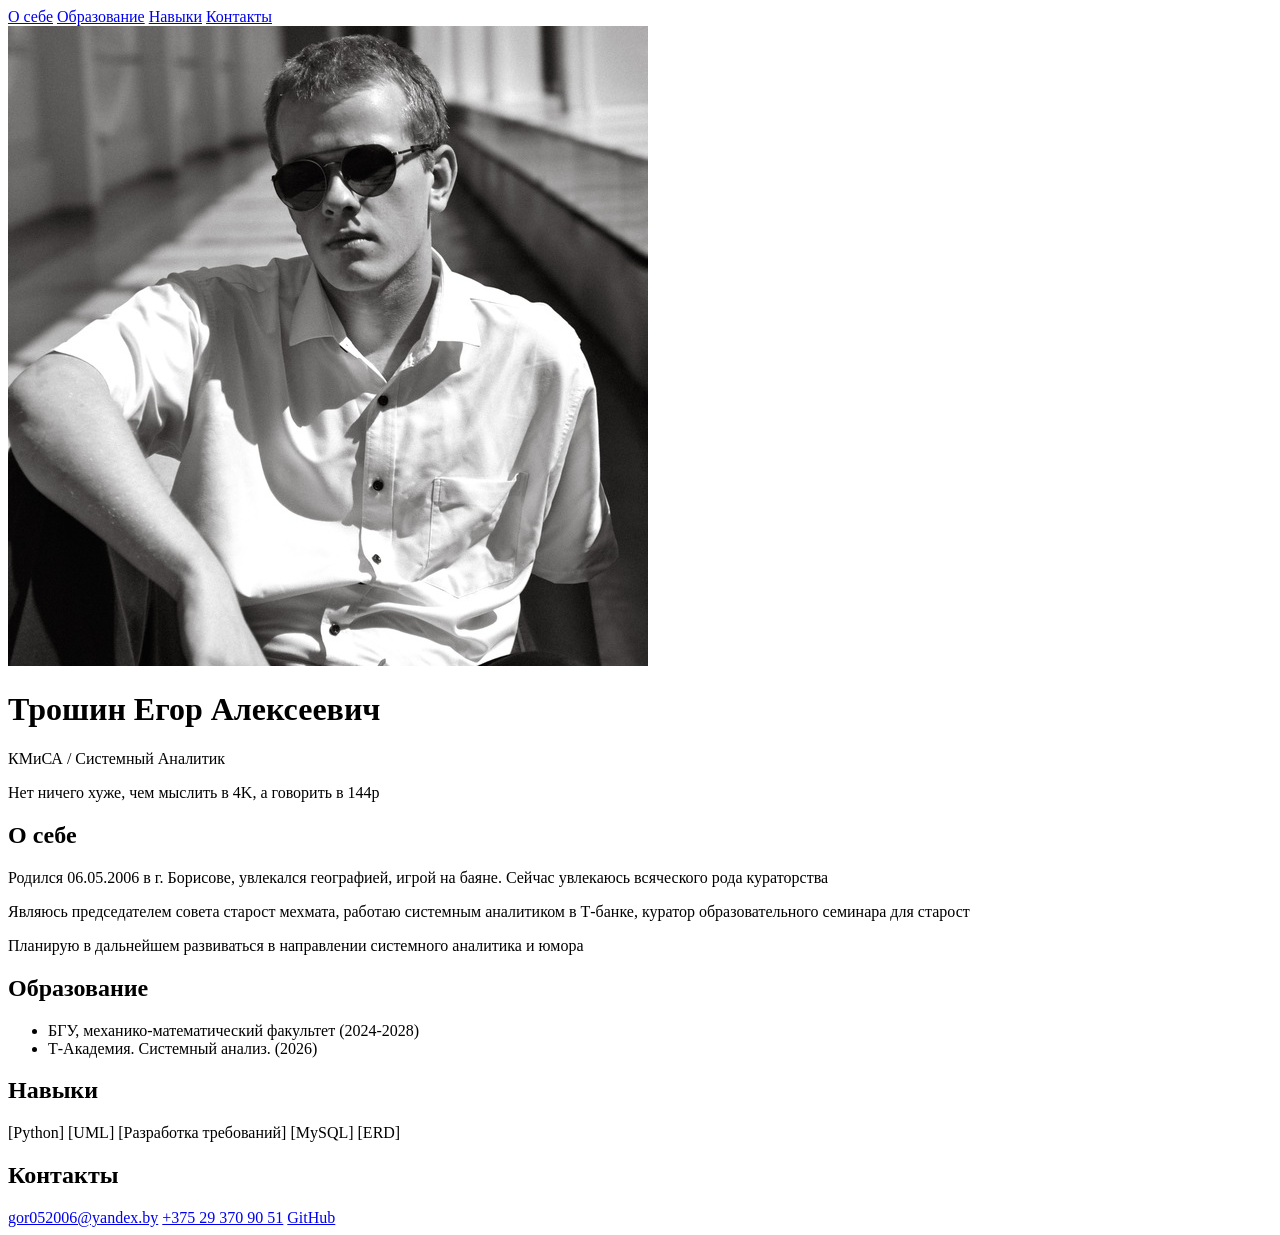
==== task1/index.html @ b25302a6 "html + avatar" ====
<!DOCTYPE html>
<html lang="ru">
<head>
    <meta charset="UTF-8">
    <meta name="viewport" content="width=device-width, initial-scale=1.0">
    <title>Обо мне</title>
    <link rel="stylesheet" href="style.css">
</head>
<body>

    <nav class="nav">
        <a href="#about">О себе</a>
        <a href="#education">Образование</a>
        <a href="#skills">Навыки</a>
        <a href="#contacts">Контакты</a>
    </nav>

    <header class="header">
        <img class="avatar" src="avatar.jpg" alt="Моя аватарка">
        <div>
            <h1>Трошин Егор Алексеевич</h1>
            <p>КМиСА / Системный Аналитик</p>
            <p>Нет ничего хуже, чем мыслить в 4K, а говорить в 144p</p>
        </div>
    </header>

    <main class="main">
        <section id="about" class="section">
            <h2>О себе</h2>
            <article>
                <p>Родился 06.05.2006 в г. Борисове, увлекался географией, игрой на баяне. Сейчас увлекаюсь всяческого рода кураторства</p>
                <p>Являюсь председателем совета старост мехмата, работаю системным аналитиком в Т-банке, куратор образовательного семинара для старост</p>
                <p>Планирую в дальнейшем развиваться в направлении системного аналитика и юмора</p>
            </article>
        </section>

        <section id="education" class="section">
            <h2>Образование</h2>
            <ul>
                <li>БГУ, механико-математический факультет (2024-2028)</li>
                <li>Т-Академия. Системный анализ. (2026)</li>
            </ul>
        </section>

        <section id="skills" class="section">
            <h2>Навыки</h2>
            <div class="skills">
                <span class="skill">[Python]</span>
                <span class="skill">[UML]</span>
                <span class="skill">[Разработка требований]</span>
                <span class="skill">[MySQL]</span>
                <span class="skill">[ERD]</span>
            </div>
        </section>
    </main>

    <footer id="contacts" class="footer">
        <h2>Контакты</h2>
        <div class="contacts">
            <a href="mailto:gor052006@yandex.by">gor052006@yandex.by</a>
            <a href="tel:+375293709051">+375 29 370 90 51</a>
            <a href="https://github.com/TotSamiEgorushkaa" target="_blank">GitHub</a>
        </div>
    </footer>

</body>
</html>
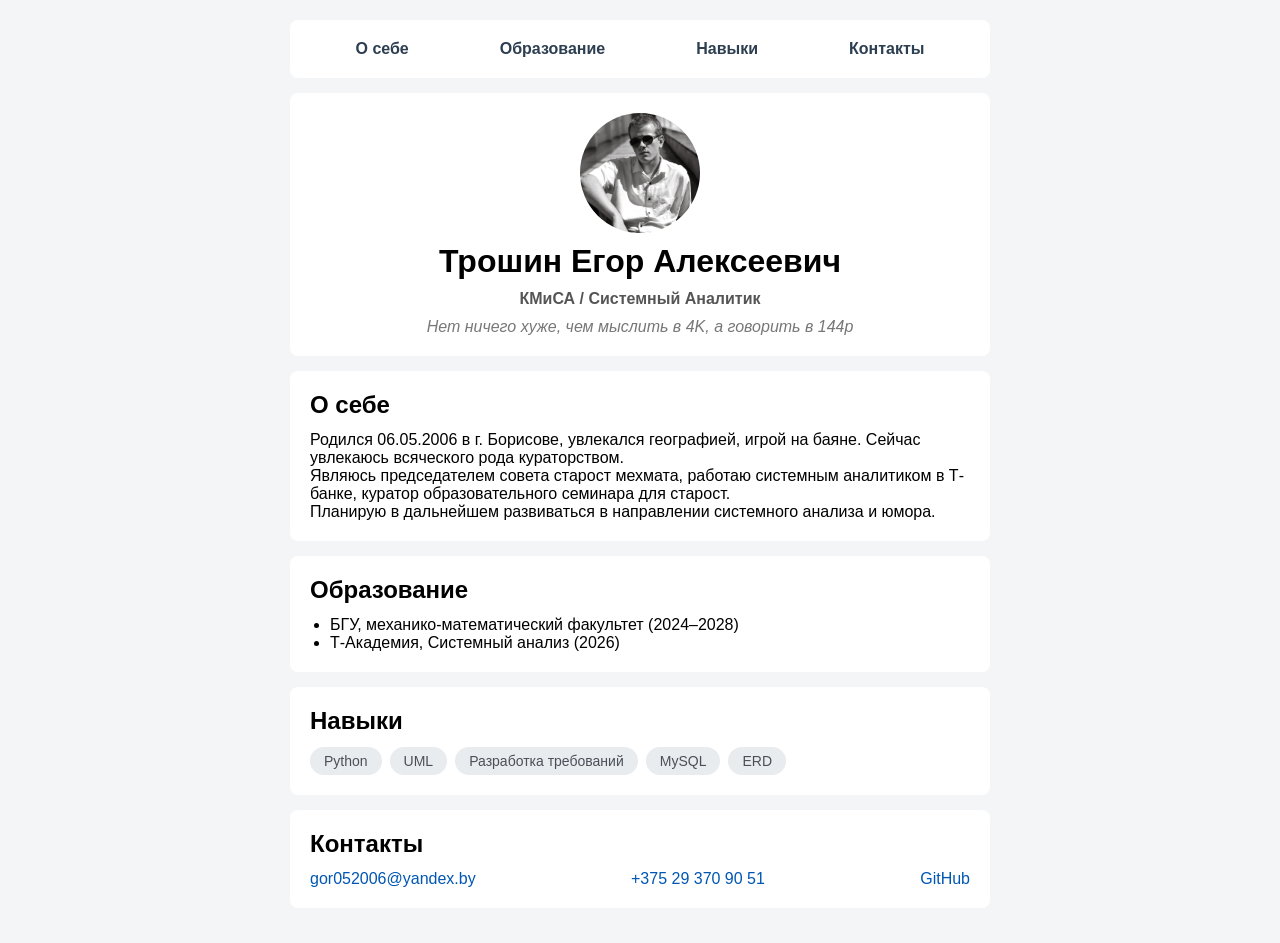
==== commit edae9dc8: "Поправки в ТЗ + style" ====
--- a/task1/index.html
+++ b/task1/index.html
@@ -3,7 +3,7 @@
 <head>
     <meta charset="UTF-8">
     <meta name="viewport" content="width=device-width, initial-scale=1.0">
-    <title>Обо мне</title>
+    <title>Резюме | Трошин Егор</title>
     <link rel="stylesheet" href="style.css">
 </head>
 <body>
@@ -17,39 +17,37 @@
 
     <header class="header">
         <img class="avatar" src="avatar.jpg" alt="Моя аватарка">
-        <div>
-            <h1>Трошин Егор Алексеевич</h1>
-            <p>КМиСА / Системный Аналитик</p>
-            <p>Нет ничего хуже, чем мыслить в 4K, а говорить в 144p</p>
-        </div>
+        <h1>Трошин Егор Алексеевич</h1>
+        <p class="subtitle">КМиСА / Системный Аналитик</p>
+        <p class="slogan">Нет ничего хуже, чем мыслить в 4K, а говорить в 144p</p>
     </header>
 
     <main class="main">
         <section id="about" class="section">
             <h2>О себе</h2>
             <article>
-                <p>Родился 06.05.2006 в г. Борисове, увлекался географией, игрой на баяне. Сейчас увлекаюсь всяческого рода кураторства</p>
-                <p>Являюсь председателем совета старост мехмата, работаю системным аналитиком в Т-банке, куратор образовательного семинара для старост</p>
-                <p>Планирую в дальнейшем развиваться в направлении системного аналитика и юмора</p>
+                <p>Родился 06.05.2006 в г. Борисове, увлекался географией, игрой на баяне. Сейчас увлекаюсь всяческого рода кураторством.</p>
+                <p>Являюсь председателем совета старост мехмата, работаю системным аналитиком в Т-банке, куратор образовательного семинара для старост.</p>
+                <p>Планирую в дальнейшем развиваться в направлении системного анализа и юмора.</p>
             </article>
         </section>
 
         <section id="education" class="section">
             <h2>Образование</h2>
             <ul>
-                <li>БГУ, механико-математический факультет (2024-2028)</li>
-                <li>Т-Академия. Системный анализ. (2026)</li>
+                <li>БГУ, механико-математический факультет (2024–2028)</li>
+                <li>Т-Академия, Системный анализ (2026)</li>
             </ul>
         </section>
 
         <section id="skills" class="section">
             <h2>Навыки</h2>
             <div class="skills">
-                <span class="skill">[Python]</span>
-                <span class="skill">[UML]</span>
-                <span class="skill">[Разработка требований]</span>
-                <span class="skill">[MySQL]</span>
-                <span class="skill">[ERD]</span>
+                <span class="skill">Python</span>
+                <span class="skill">UML</span>
+                <span class="skill">Разработка требований</span>
+                <span class="skill">MySQL</span>
+                <span class="skill">ERD</span>
             </div>
         </section>
     </main>
@@ -59,7 +57,7 @@
         <div class="contacts">
             <a href="mailto:gor052006@yandex.by">gor052006@yandex.by</a>
             <a href="tel:+375293709051">+375 29 370 90 51</a>
-            <a href="https://github.com/TotSamiEgorushkaa" target="_blank">GitHub</a>
+            <a href="https://github.com/TotSamiEgorushkaa" target="_blank" rel="noopener noreferrer">GitHub</a>
         </div>
     </footer>
 
--- a/task1/style.css
+++ b/task1/style.css
@@ -0,0 +1,128 @@
+* {
+    box-sizing: border-box;
+    margin: 0;
+    padding: 0;
+}
+
+body {
+    font-family: Arial, sans-serif;
+    background-color: #f4f5f7;
+    padding: 20px;
+    display: flex;
+    flex-direction: column;
+    align-items: center;
+}
+
+/* Общие стили для структурных карточек */
+.nav, .header, .section, .footer {
+    width: 100%;
+    max-width: 700px;
+    background: #ffffff;
+    padding: 20px;
+    margin-bottom: 15px;
+    border-radius: 8px;
+}
+
+/* Навигация */
+.nav {
+    display: flex;
+    justify-content: space-around;
+    align-items: center;
+}
+
+.nav a {
+    text-decoration: none;
+    color: #2c3e50;
+    font-weight: bold;
+}
+
+.nav a:hover {
+    color: #0056b3;
+}
+
+/* Шапка */
+.header {
+    display: flex;
+    flex-direction: column;
+    align-items: center;
+    justify-content: center;
+    gap: 10px;
+    text-align: center;
+}
+
+.avatar {
+    width: 120px;
+    height: 120px;
+    border-radius: 50%;
+    object-fit: cover;
+}
+
+.subtitle {
+    font-weight: bold;
+    color: #555;
+}
+
+.slogan {
+    font-style: italic;
+    color: #777;
+}
+
+/* Контент и секции */
+.main {
+    width: 100%;
+    max-width: 700px;
+    display: flex;
+    flex-direction: column;
+}
+
+.section {
+    display: flex;
+    flex-direction: column;
+    gap: 12px;
+}
+
+.section ul {
+    margin-left: 20px;
+}
+
+/* Чипсы навыков (здесь явно демонстрируем flex-wrap) */
+.skills {
+    display: flex;
+    flex-wrap: wrap;
+    gap: 8px;
+    justify-content: flex-start;
+}
+
+.skill {
+    background: #e9ecef;
+    color: #495057;
+    padding: 6px 14px;
+    border-radius: 16px;
+    font-size: 14px;
+    font-weight: 500;
+}
+
+/* Контакты */
+.footer {
+    display: flex;
+    flex-direction: column;
+    gap: 12px;
+}
+
+.contacts {
+    display: flex;
+    justify-content: space-between;
+    align-items: center;
+    flex-wrap: wrap;
+    gap: 10px;
+}
+
+.contacts a {
+    color: #0056b3;
+    text-decoration: none;
+}
+
+.contacts a:hover {
+    color: #d9534f;
+    text-decoration: underline;
+}
